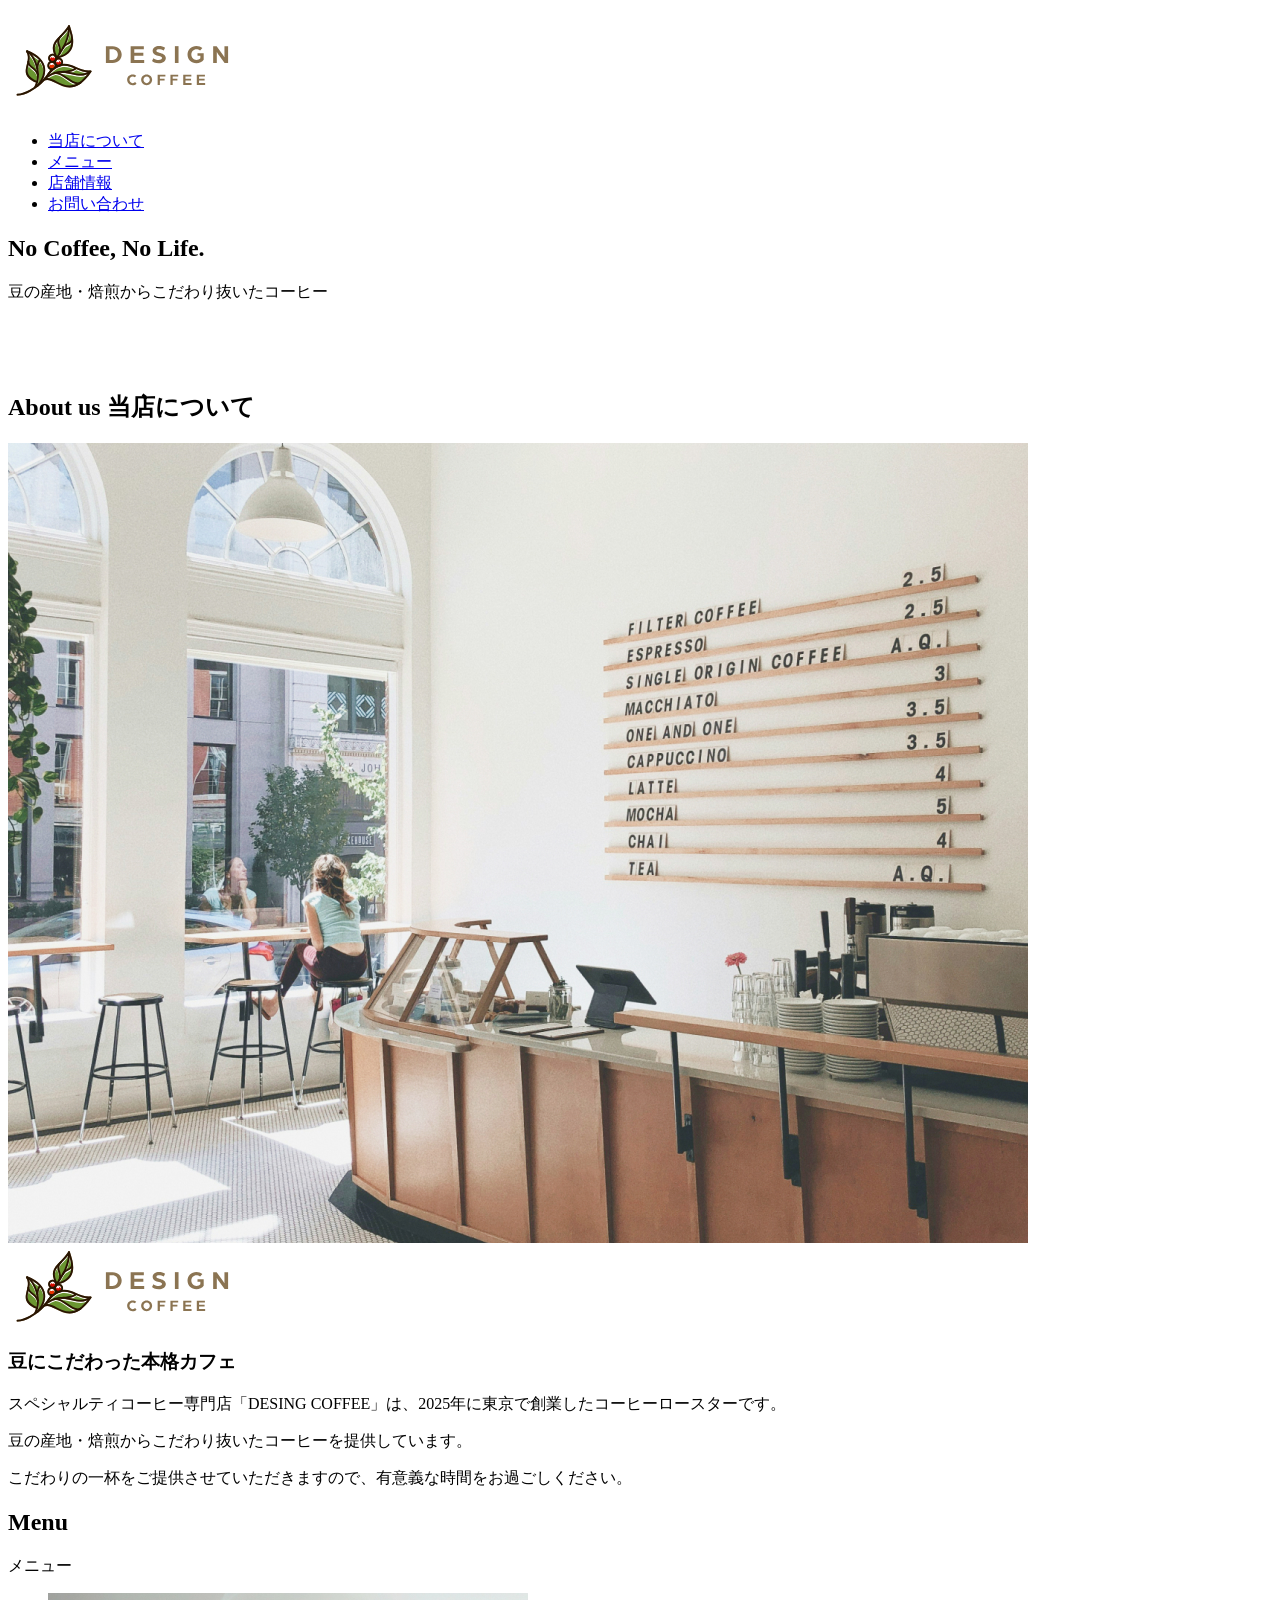
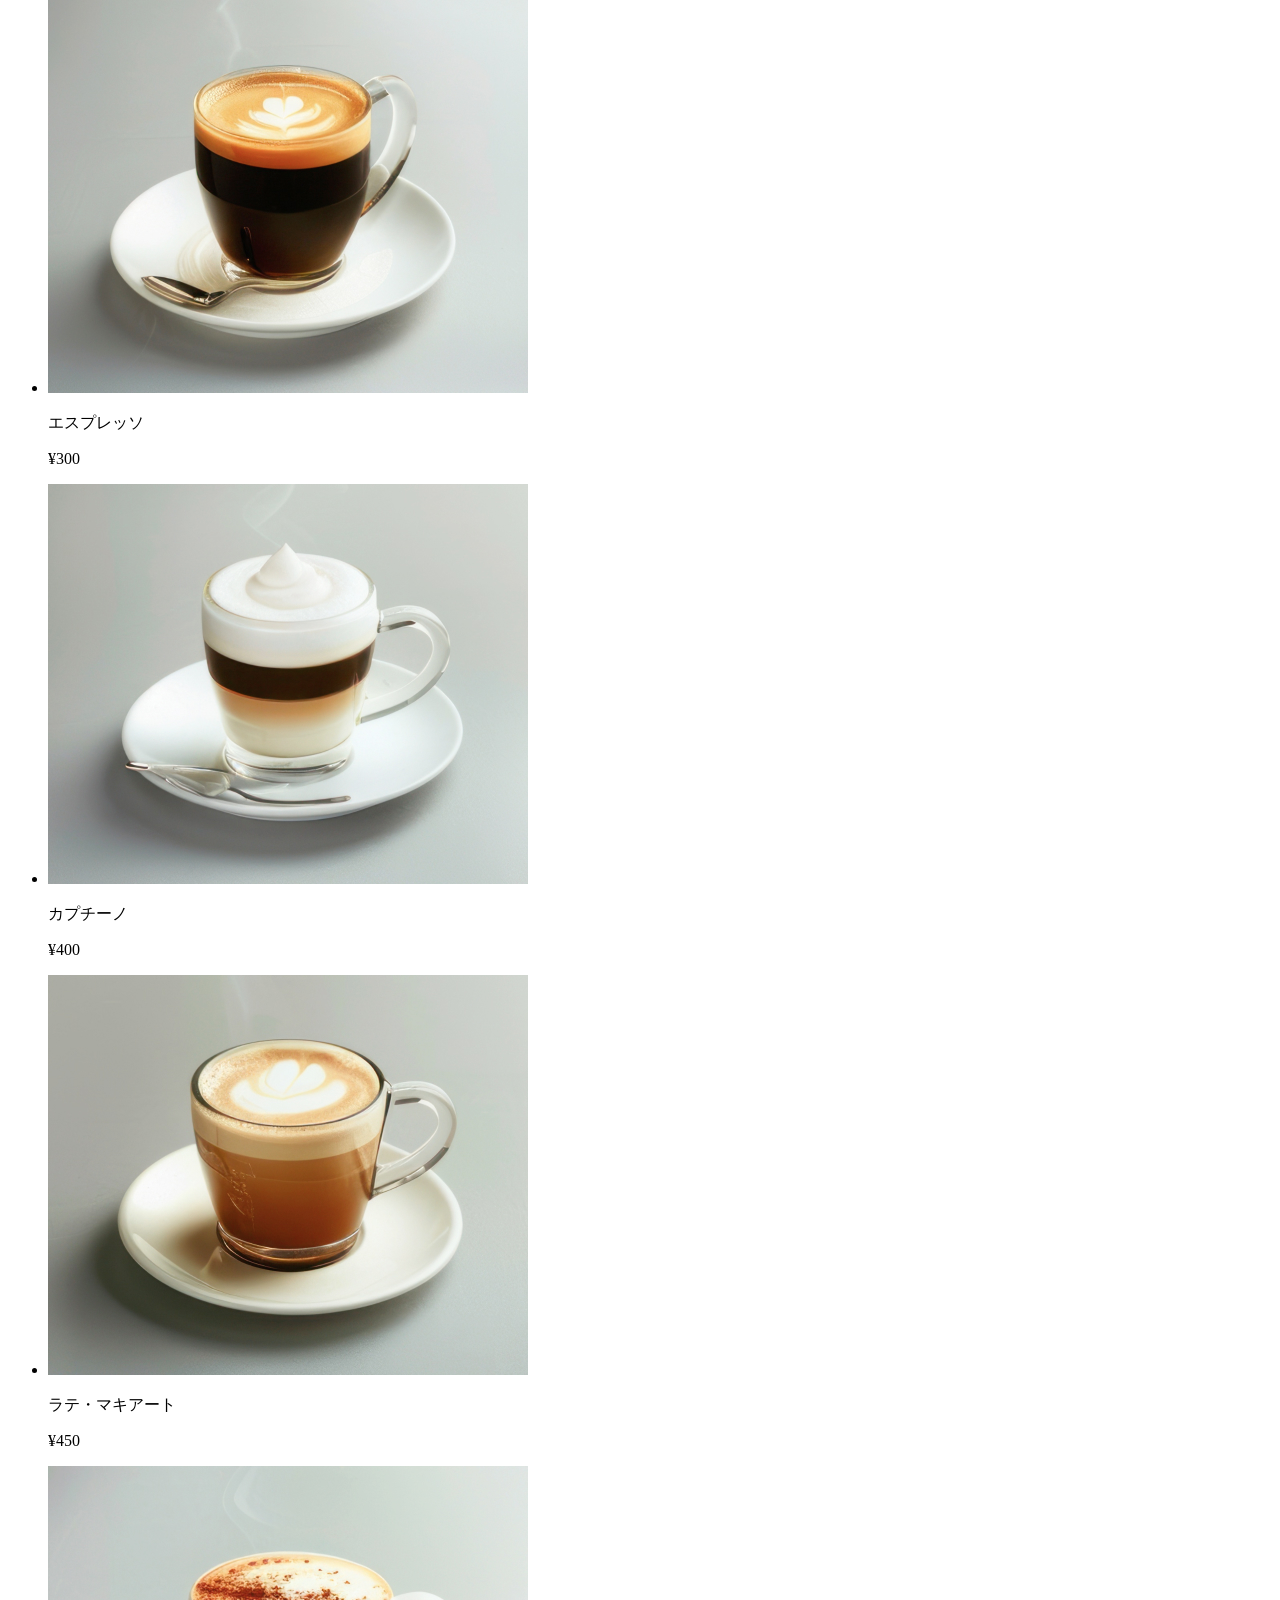
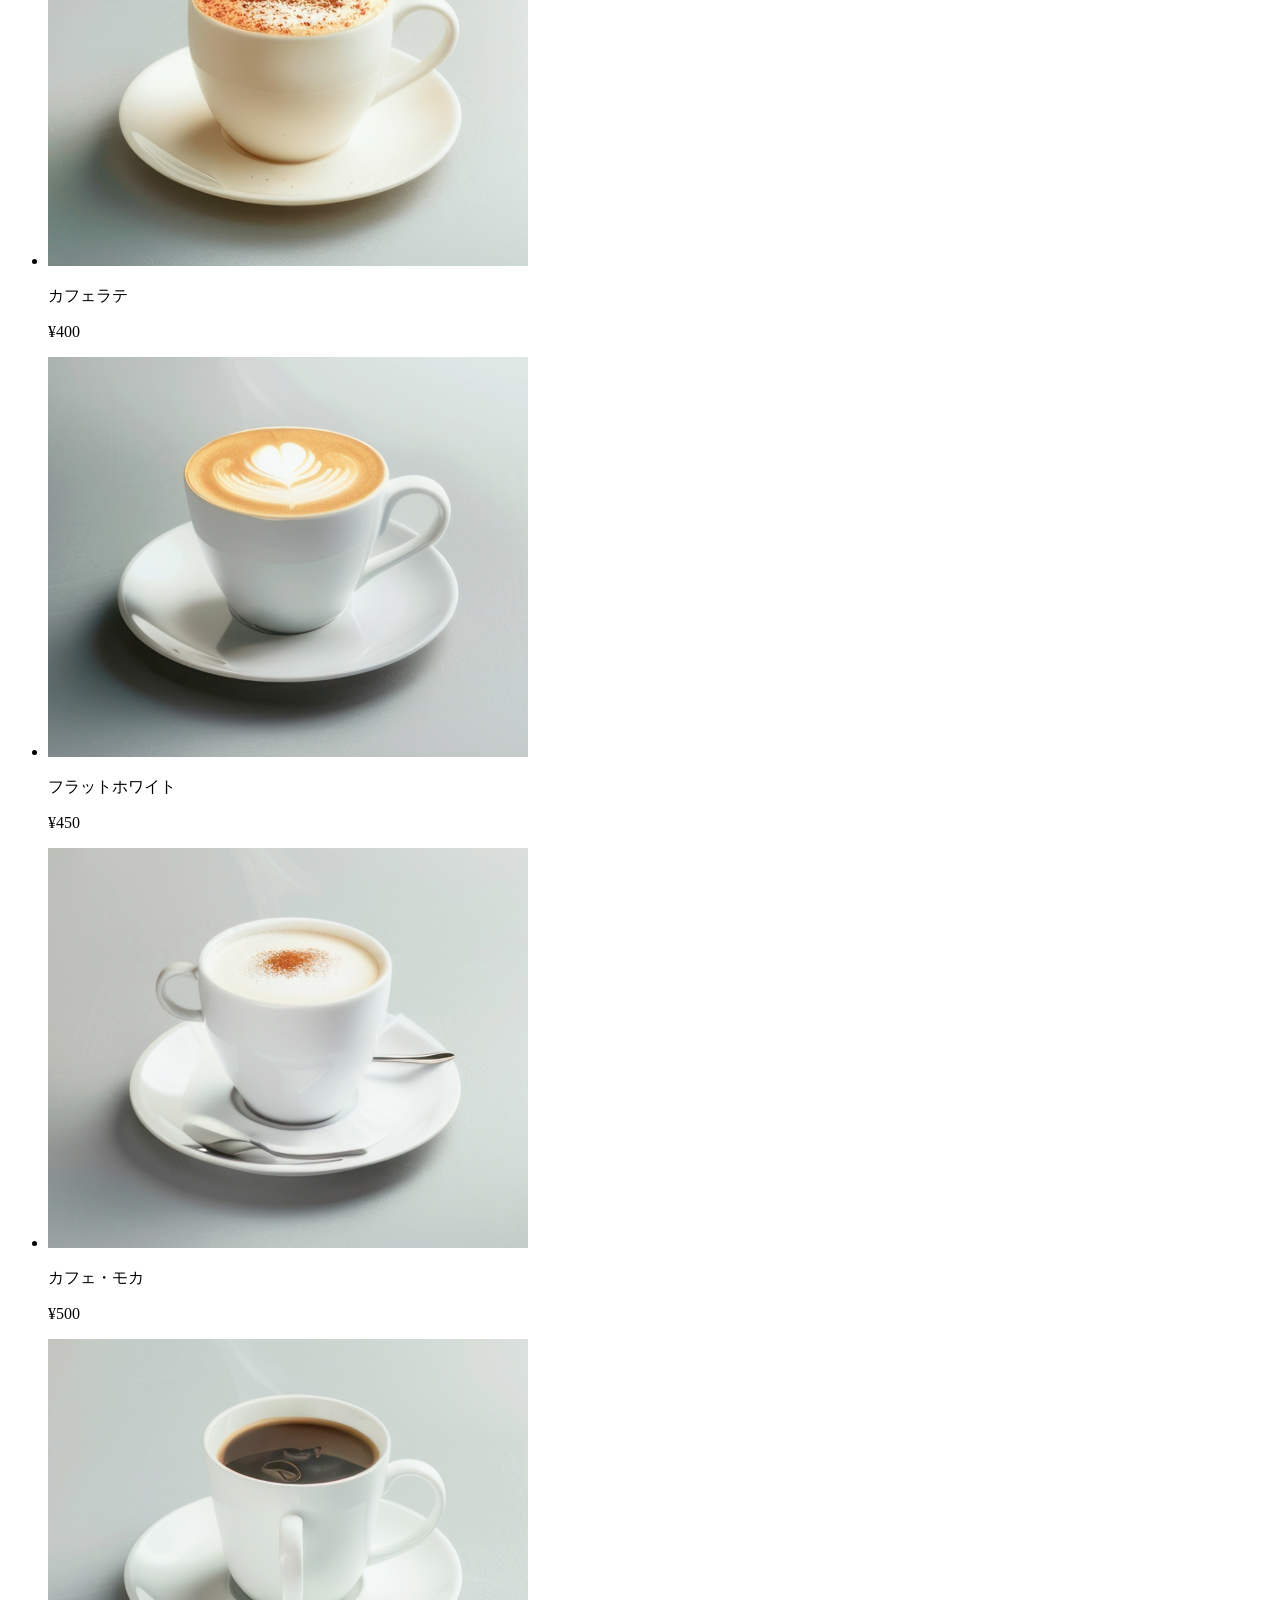
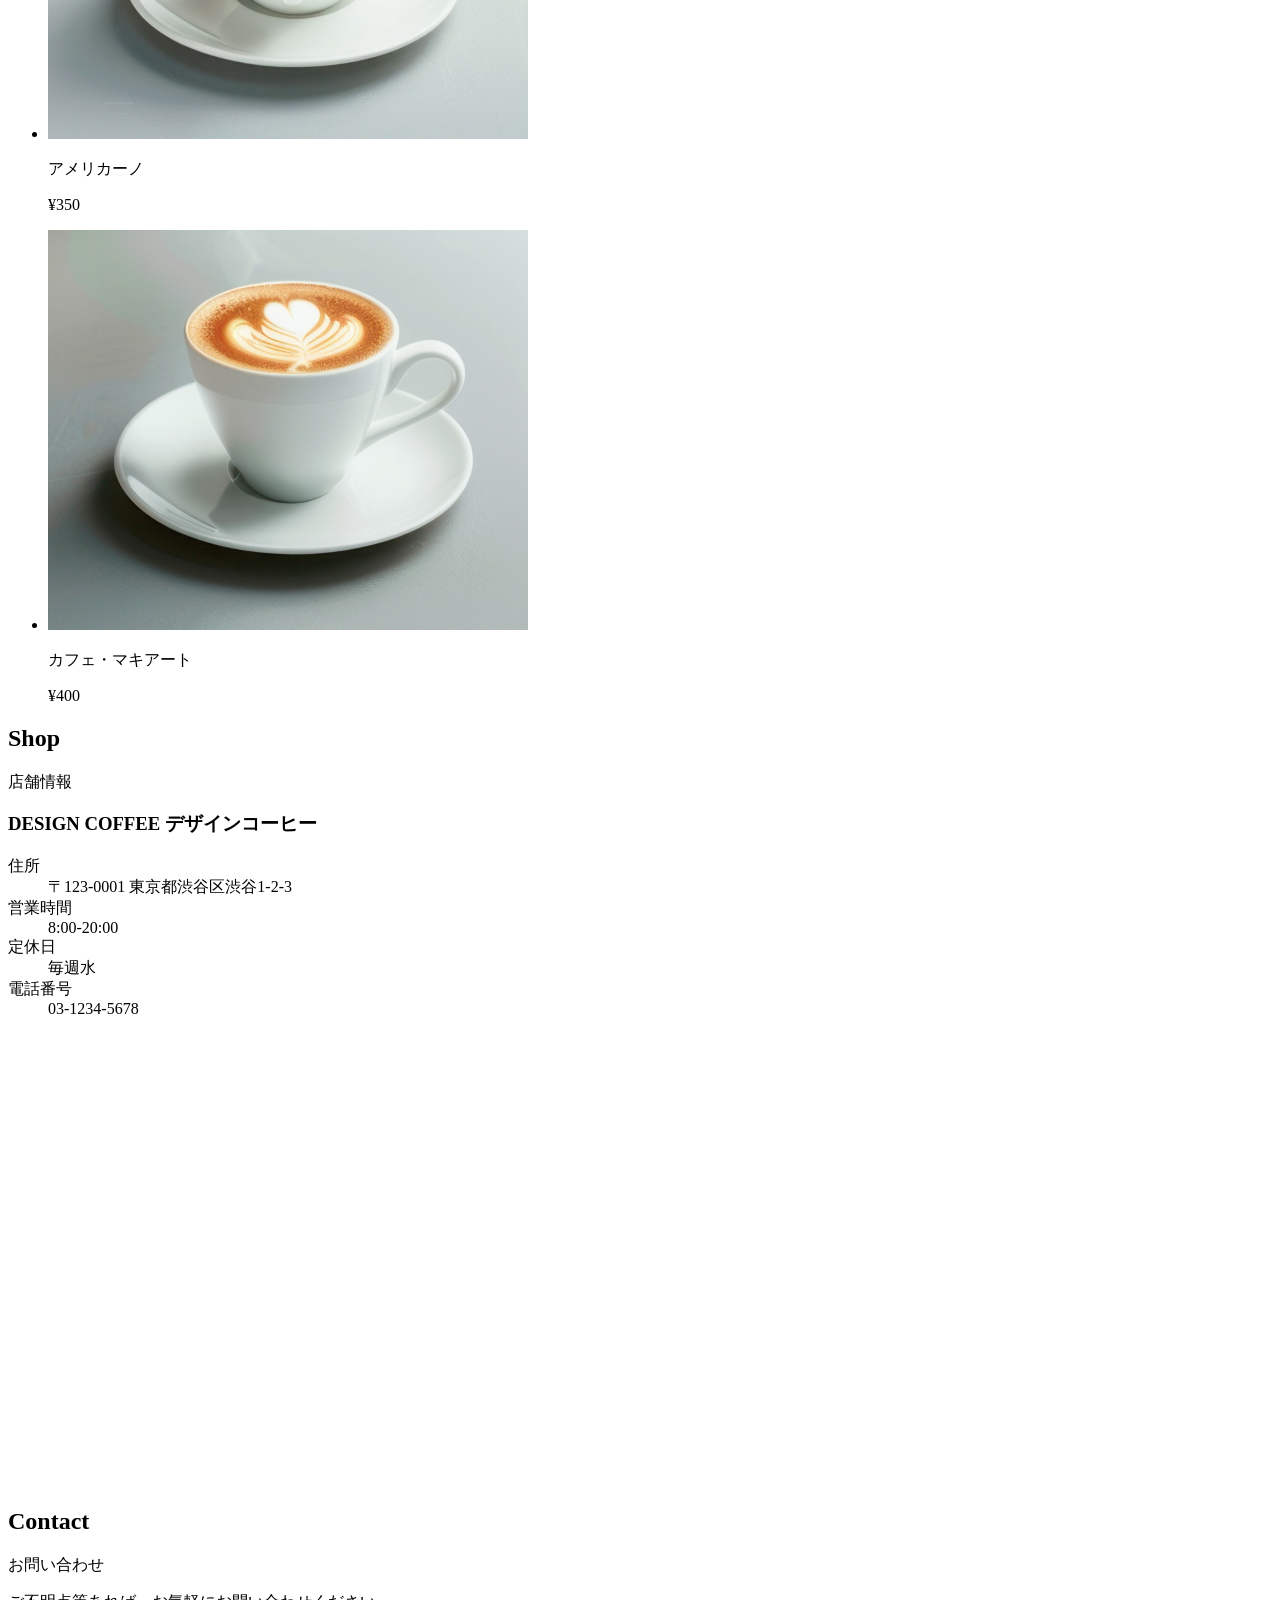
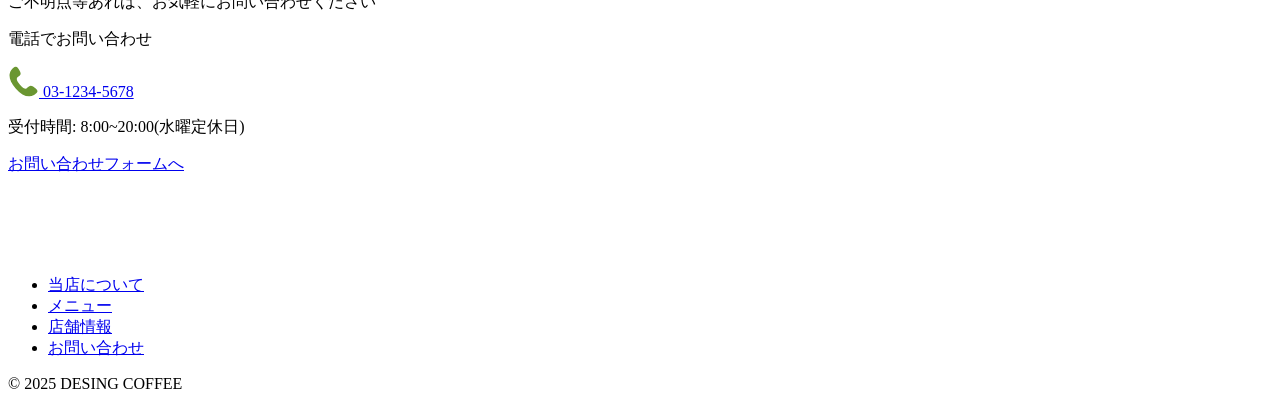
==== index.html @ 71a29603 "Add files via upload" ====
<!DOCTYPE html>
<html lang="ja">
<head>
	<meta charset="UTF-8">
	<meta name="viewport" content="width=device-width, initial-scale=1.0">
	<title>Document</title>
	<link rel="stylesheet" href="css/">
	<link rel="stylesheet" href="css/">
	<link rel="preconnect" href="https://fonts.googleapis.com">
	<link rel="preconnect" href="https://fonts.gstatic.com" crossorigin>
	<link href="https://fonts.googleapis.com/css2?family=Montserrat:ital,wght@0,100..900;1,100..900&family=Noto+Sans+JP:wght@100..900&display=swap" rel="stylesheet">
</head>
<body>
	<header>
		<h1>
			<a href="index.html" class="logo">
				<img src="img/logo.svg" alt="DESING COFFEEのロゴ">
			</a>
		</h1>
		<nav>
			<ul>
				<li><a href="index.html#about">当店について</a></li>
				<li><a href="index.html#menu">メニュー</a></li>
				<li><a href="index.html#shop">店舗情報</a></li>
				<li><a href="index.html#contact">お問い合わせ</a></li>
			</ul>
		</nav>
	</header>
	<section class="hero">
		<h2>No Coffee, No Life.</h2>
		<p>豆の産地・焙煎からこだわり抜いたコーヒー</p>
		<a href="#about">
			<img src="img/down.png" alt="下へスクロール">
		</a>
	</section>
	<main>
		<section class="main-section about" id="about">
			<div class="container">
				<div class="heading-group">
					<h2>
						About us
						<span>当店について</span>
					</h2>
				</div>
				<div class="layout">
					<div class="image">
						<img src="img/about-photo.jpg" alt="当店の写真">
					</div>
					<div class="text">
						<img src="img/logo.svg" alt="DESING COFFEEのロゴ">
						<h3>豆にこだわった本格カフェ</h3>
						<p>スペシャルティコーヒー専門店「DESING COFFEE」は、2025年に東京で創業したコーヒーロースターです。</p>
						<p>豆の産地・焙煎からこだわり抜いたコーヒーを提供しています。</p>
						<p>こだわりの一杯をご提供させていただきますので、有意義な時間をお過ごしください。</p>
					</div>
				</div>
			</div>
		</section>
		<section class="main-section menu" id="menu">
			<div class="container">
				<div class="heading-group">
					<h2>Menu</h2>
					<span>メニュー</span>
				</div>
				<ul class="menu-list">
					<li>
						<div class="menu-card">
							<img src="img/menu-1.jpg" alt="エスプレッソ">
							<p class="name">エスプレッソ</p>
							<p class="price">¥300</p>
						</div>
					</li>
					<li>
						<div class="menu-card">
							<img src="img/menu-2.jpg" alt="カプチーノ">
							<p class="name">カプチーノ</p>
							<p class="price">¥400</p>
						</div>
					</li>
					<li>
						<div class="menu-card">
							<img src="img/menu-3.jpg" alt="ラテ・マキアート">
							<p class="name">ラテ・マキアート</p>
							<p class="price">¥450</p>
						</div>
					</li>
					<li>
						<div class="menu-card">
							<img src="img/menu-4.jpg" alt="カフェラテ">
							<p class="name">カフェラテ</p>
							<p class="price">¥400</p>
						</div>
					</li>
					<li>
						<div class="menu-card">
							<img src="img/menu-5.jpg" alt="フラットホワイト">
							<p class="name">フラットホワイト</p>
							<p class="price">¥450</p>
						</div>
					</li>
					<li>
						<div class="menu-card">
							<img src="img/menu-6.jpg" alt="カフェ・モカ">
							<p class="name">カフェ・モカ</p>
							<p class="price">¥500</p>
						</div>
					</li>
					<li>
						<div class="menu-card">
							<img src="img/menu-7.jpg" alt="アメリカーノ">
							<p class="name">アメリカーノ</p>
							<p class="price">¥350</p>
						</div>
					</li>
					<li>
						<div class="menu-card">
							<img src="img/menu-8.jpg" alt="カフェ・マキアート">
							<p class="name">カフェ・マキアート</p>
							<p class="price">¥400</p>
						</div>
					</li>
				</ul>
			</div>
		</section>
		<section class="main-section shop" id="shop">
			<div class="container">
				<div class="layout">
					<div class="text">
						<div class="heading-group">
							<h2>Shop</h2>
							<span>店舗情報</span>
						</div>
						<h3>
							DESIGN COFFEE
							<span>デザインコーヒー</span>
						</h3>
						<dl>
							<dt>住所</dt>
							<dd>〒123-0001 東京都渋谷区渋谷1-2-3</dd>
							<dt>営業時間</dt>
							<dd>8:00-20:00</dd>
							<dt>定休日</dt>
							<dd>毎週水</dd>
							<dt>電話番号</dt>
							<dd>03-1234-5678</dd>
						</dl>
					</div>
					<div class="map">
						<iframe src="https://www.google.com/maps/embed?pb=!1m18!1m12!1m3!1d3227.5116233528242!2d138.18072567530245!3d36.00779787248374!2m3!1f0!2f0!3f0!3m2!1i1024!2i768!4f13.1!3m3!1m2!1s0x601c50e71f7adf49%3A0x2a9c9bdd30254f00!2z5YWs56uL6KuP6Kiq5p2x5Lqs55CG56eR5aSn5a2m!5e0!3m2!1sja!2sjp!4v1779080361357!5m2!1sja!2sjp" width="600" height="450" style="border:0;" allowfullscreen="" loading="lazy" referrerpolicy="no-referrer-when-downgrade"></iframe>
					</div>
				</div>
			</div>
		</section>
		<section class="main-section contact" id="contact">
			<div class="container">
				<div class="heading-group">
					<h2>Contact</h2>
						<span>お問い合わせ</span>
				</div>
				<p>ご不明点等あれば、お気軽にお問い合わせください</p>
				<div class="layout">
					<div class="tel">
						<p class="label">電話でお問い合わせ</p>
						<a href="tel:0312345678" class="number">
							<img src="img/icon-tel.svg" alt="電話アイコン">
							03-1234-5678
						</a>
						<p class="hour">受付時間: 8:00~20:00(水曜定休日)</p>
					</div>
					<div class="form">
						<a href="contact.html" class="button">お問い合わせフォームへ</a>
					</div>
				</div>
			</div>
		</section>
	</main>
	<footer>
		<a href="index.html" class="logo">
			<img src="img/logo-white.svg" alt="DESIGN COFFEEのロゴ">
		</a>
		<nav>
			<ul>
				<li>
					<a href="index.html#about">当店について</a>
				</li>
				<li>
					<a href="index.html#menu">メニュー</a>
				</li>
				<li>
					<a href="index.html#shop">店舗情報</a>
				</li>
				<li>
					<a href="index.html#contact">お問い合わせ</a>
				</li>
			</ul>
		</nav>
		<p class="copyright">&copy; 2025 DESING COFFEE</p>
	</footer>
</body>
</html>
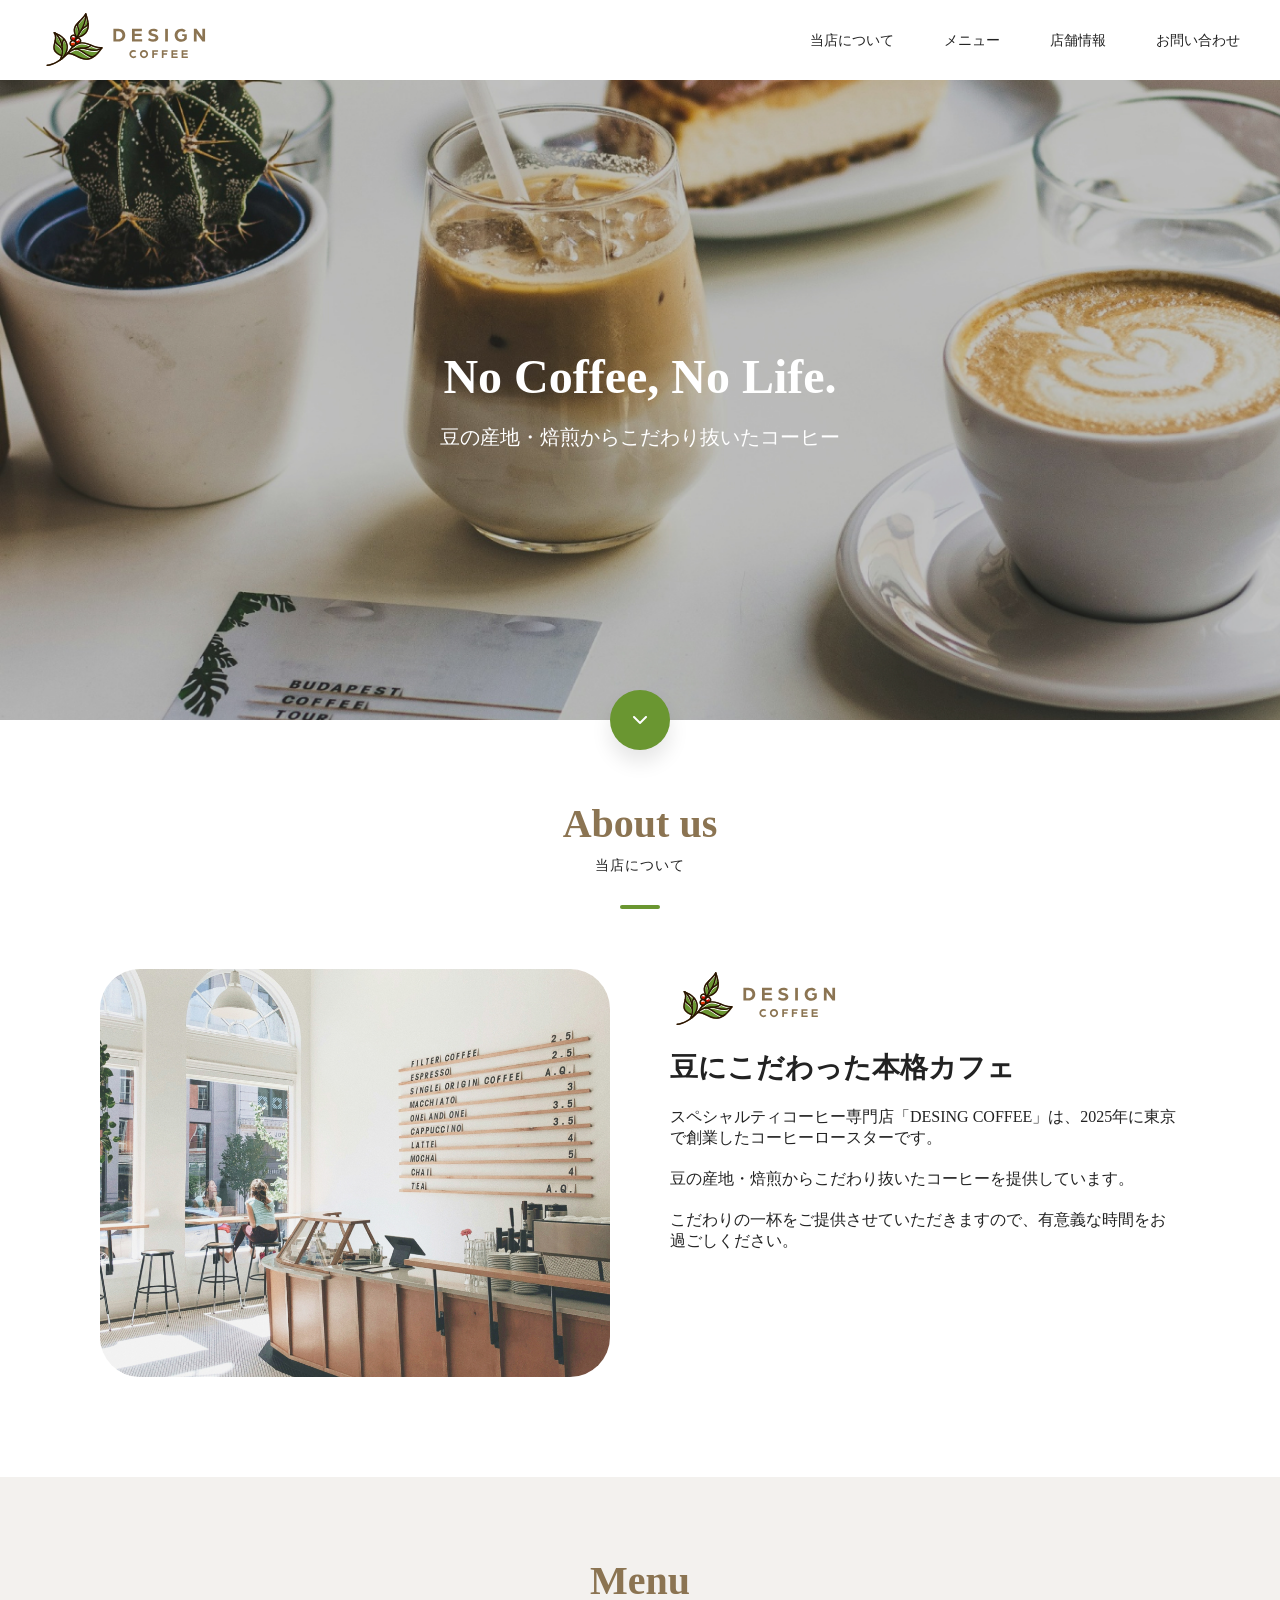
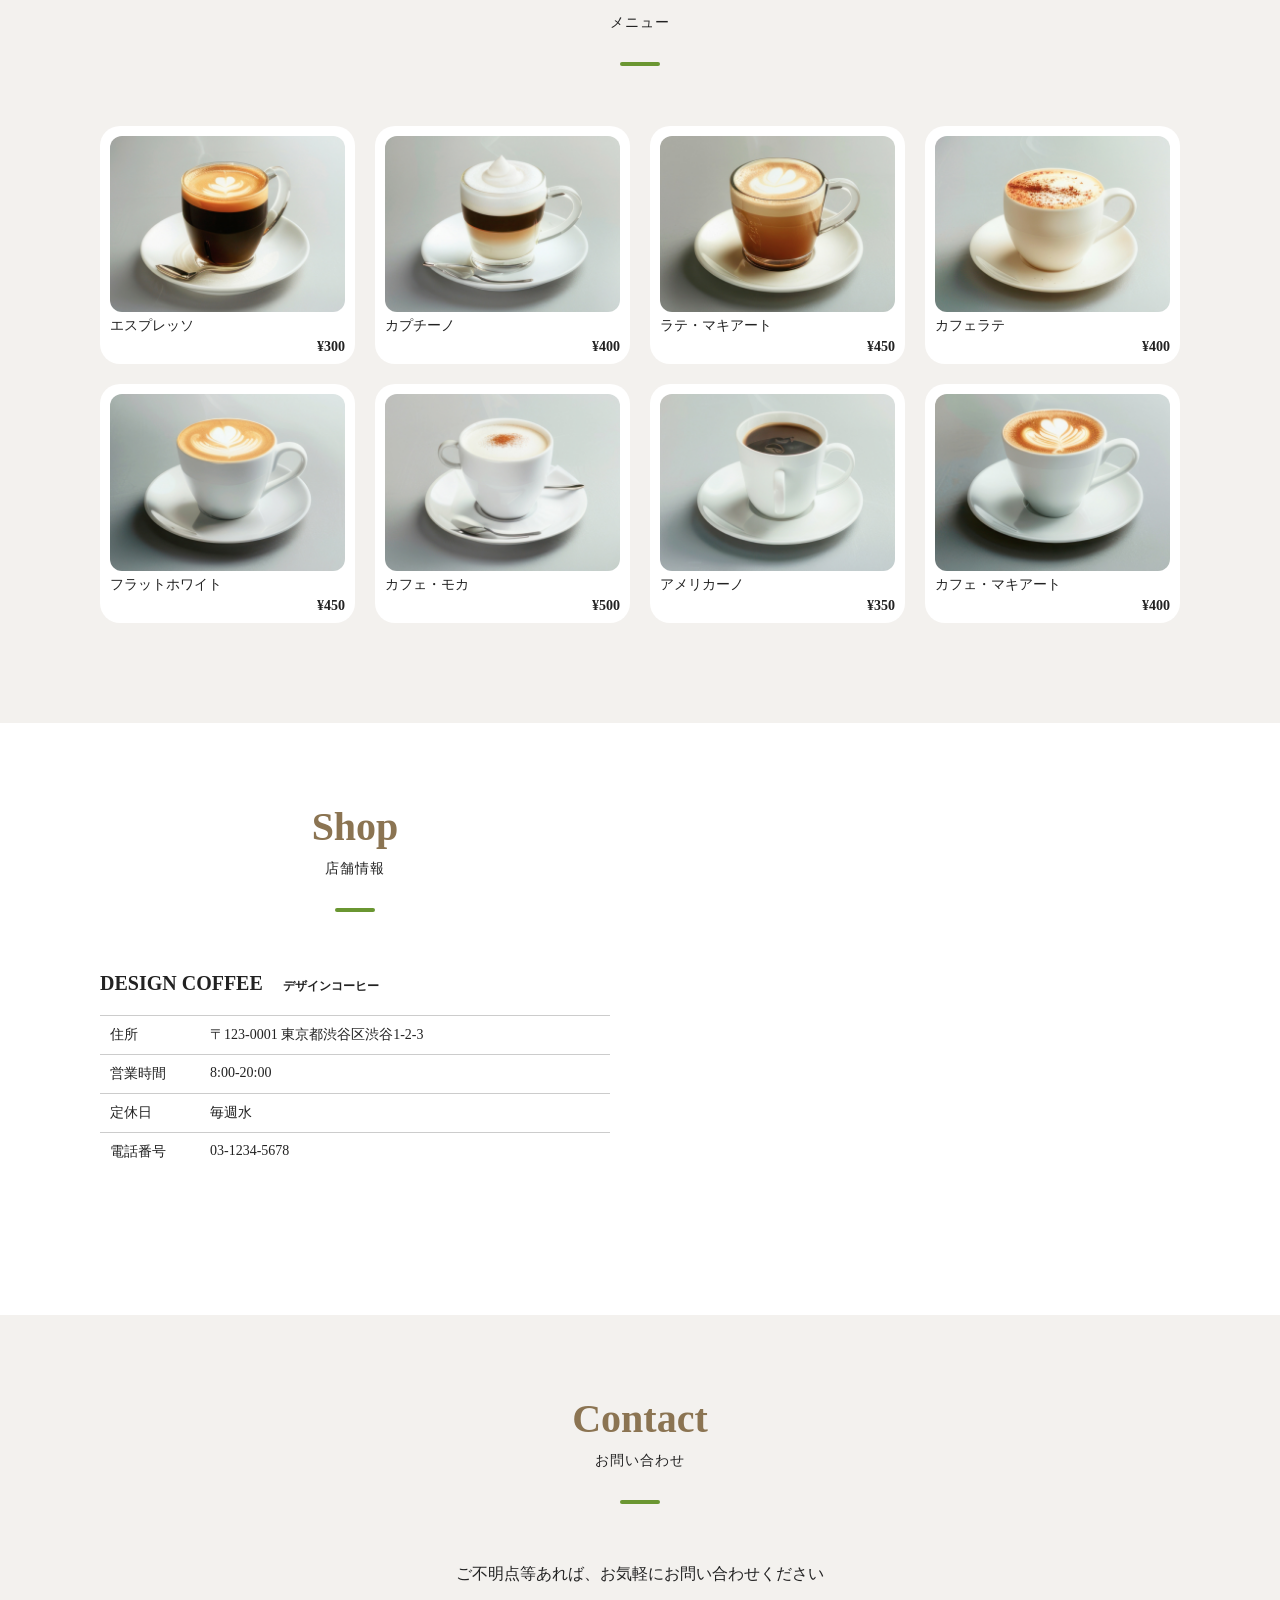
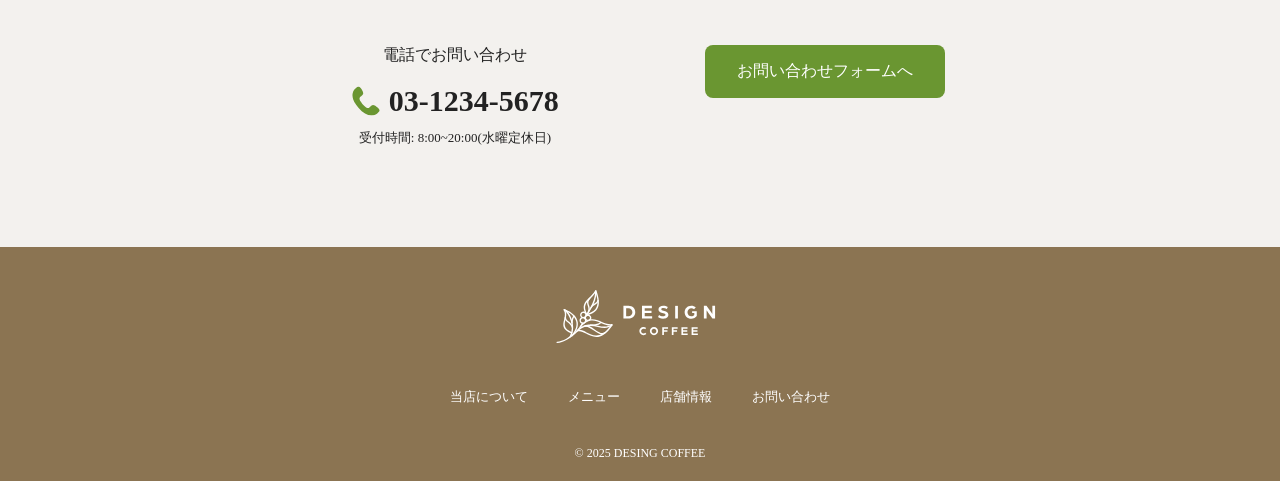
==== commit 7e539043: "Update index.html" ====
--- a/index.html
+++ b/index.html
@@ -4,8 +4,8 @@
 	<meta charset="UTF-8">
 	<meta name="viewport" content="width=device-width, initial-scale=1.0">
 	<title>Document</title>
-	<link rel="stylesheet" href="css/">
-	<link rel="stylesheet" href="css/">
+	<link rel="stylesheet" href="css/reset.css">
+	<link rel="stylesheet" href="css/style.css">
 	<link rel="preconnect" href="https://fonts.googleapis.com">
 	<link rel="preconnect" href="https://fonts.gstatic.com" crossorigin>
 	<link href="https://fonts.googleapis.com/css2?family=Montserrat:ital,wght@0,100..900;1,100..900&family=Noto+Sans+JP:wght@100..900&display=swap" rel="stylesheet">
@@ -197,4 +197,4 @@
 		<p class="copyright">&copy; 2025 DESING COFFEE</p>
 	</footer>
 </body>
-</html>+</html>
--- a/css/style.css
+++ b/css/style.css
@@ -0,0 +1,332 @@
+@charset "utf-8";
+
+header{
+	padding: 10px 40px;
+	display: flex;
+	align-items: center;
+	justify-content: space-between;
+	.logo{
+		display: block;
+		img{
+			display: block;
+			height: 60px;
+		}
+	}
+	nav{
+		ul{
+			display: flex;
+			align-items: center;
+			gap: 50px;
+		}
+		a{
+			font-size: 14px;
+			font-weight: 400;
+			&:hover{
+				color: #6A9631;
+				text-decoration: underline;
+			}
+		}
+    }
+}
+
+.hero{
+	color:#fff;
+	text-align: center;
+	height: 640px;
+	background-image: url(../img/hero-background.jpg);
+	background-size: cover;
+	display: flex;
+	flex-direction: column;
+	align-items: center;
+	justify-content: center;
+	position: relative;
+	h2 {
+		font-size: 48px;
+		font-weight: 700;
+	}
+	p {
+		font-size: 20px;
+		font-weight: 400;
+		margin-top: 20px;
+	}
+	a {
+		display: grid;
+		place-items: center;
+		width: 60px;
+		height: 60px;
+		background-color: #6A9631;
+		border-radius: 50%;
+		box-shadow: 0px 12px 20px rgb(0 0 0 / 0.1);
+		position: absolute;
+		left: 50%;
+		bottom: 0;
+		translate: -50% 50%;
+		img{
+			width: 24px;
+			height: 24px;
+		}
+	}
+}
+
+.container{
+	max-width: 1160px;
+	margin: 0 auto;
+	padding-inline: 40px;
+}
+
+main{
+	.main-section{
+		padding: 80px 0 100px;
+		.heading-group{
+			text-align: center;
+			margin: 0 0 60px;
+			h2{
+				color: #8b7452;
+				font-size: 40px;
+				font-weight: 700;
+			}
+			span{
+				color:#222;
+				font-size: 14px;
+				font-weight: 400;
+				letter-spacing: 0.08em;
+				display: block;
+				margin-top: 10px;
+			}
+			&::after{
+				content: "";
+				display: block;
+				width: 40px;
+				height: 4px;
+				background-color: #6a9631;
+				border-radius: 4px;
+				margin: 30px auto 0;
+			}
+		}
+	}
+}
+.about{
+	.layout{
+		display: grid;
+		grid-template-columns: 1fr 1fr;
+		align-items: start;
+		gap: 60px;
+	}
+	.image{
+		border-radius: 40px;
+		overflow: hidden;
+		img{
+			width: 100%;
+			aspect-ratio: 5 / 4;
+			object-fit:cover;
+		}
+	}
+	.text{
+		img{
+			height: 60px;
+		}
+		h3{
+			font-size: 28px;
+			font-weight: 700;
+			margin-top: 20px;
+		}
+		p{
+			margin-top: 20px;
+		}
+	}
+}
+
+.menu{
+	background-color: #f3f1ee;
+}
+.menu-card{
+	padding: 10px;
+	background-color: #fff;
+	border-radius: 20px;
+	display: grid;
+	gap: 5px;
+	img{
+		width: 100%;
+		aspect-ratio: 4 / 3;
+		object-fit: cover;
+		border-radius: 12px;
+	}
+	.name{
+		font-size: 14px;
+	}
+	.price{
+		font-size: 14px;
+		font-weight: 700;
+		line-height: 1;
+		letter-spacing: 0;
+		text-align: right;
+	}
+}
+.menu-list{
+	display: grid;
+	grid-template-columns: 1fr 1fr 1fr 1fr;
+	gap: 20px;
+}
+
+.shop{
+	.layout{
+		display: grid;
+		grid-template-columns: 1fr 1fr;
+		align-items: start;
+		gap: 60px;
+	}
+	.text{
+		h3{
+			text-align: center;
+			font-size: 20px;
+			font-weight: 700;
+			margin: 0 0 20px;
+			display: flex;
+			align-items: baseline;
+			gap: 1em;
+			span{
+				font-size: 0.6em;
+			}
+		}
+		dl{
+			display: grid;
+			grid-template-columns: 100px 1fr;
+			dt,dd{
+				font-size: 14px;
+				padding: 10px;
+				border-top: 1px solid #ccc;
+			}
+		}
+	}
+	.map{
+		border-radius: 40px;
+		overflow: hidden;
+		iframe{
+			width: 100%;
+			height: auto;
+			aspect-ratio: 5 / 4;
+		}
+	}
+}
+
+.contact{
+	text-align: center;
+	background-color: #f3f1ee;
+	.layout{
+		display: grid;
+		grid-template-columns: 1fr 1fr;
+		gap: 40px;
+		margin-top: 60px;
+		margin-inline: auto;
+		max-width: 700px;
+	}
+	.label{
+		margin-bottom: 20px;
+	}
+	.number{
+		font-size: 30px;
+		font-weight: 700;
+		line-height: 1;
+		letter-spacing: 0;
+		img{
+			width: 1em;
+		}
+	}
+	.hour{
+		font-size: 13px;
+		display: block;
+		margin-top: 1em;
+	}
+	.button{
+		display: inline-block;
+		color: #fff;
+		background-color: #6A9631;
+		padding: 1em 2em;
+		border-radius: 8px;
+	}
+}
+
+footer{
+	color: #fff;
+	background-color: #8b7452;
+	padding: 40px 20px 20px;
+	display: grid;
+	justify-items: center;
+	gap: 40px;
+	.logo{
+		display: block;
+		img{
+			display:block;
+			height: 60px;
+		}
+	}
+	ul{
+		display: flex;
+		gap: 40px;
+		a{
+			font-size: 13px;
+		}
+	}
+	.copyright{
+		font-size: 12px;
+	}
+}
+
+.lower-main{
+	padding: 80px 0 100px;
+	background-color: #f3f1ee;
+}
+.lower-heading-group{
+	text-align: center;
+	display: grid;
+	justify-items:center;
+	gap: 20px;
+	margin: 0 0 40px;
+	h2{
+		font-size: 40px;
+		font-weight: 700;
+	}
+}
+
+.form-box{
+	max-width: 640px;
+	margin: 0 auto;
+	border-radius: 20px;
+	padding: 60px;
+	background-color: #fff;
+	box-shadow: 0px 24px 40px rgb(0 0 0 / 0.08);
+}
+.form-item{
+	display: grid;
+	gap: 10px;
+	label{
+		font-size: 14px;
+	}
+	+ .form-item{
+		margin-top: 30px;
+	}
+	input,
+	textarea{
+		border: 1px solid #aaa;
+		padding: 0.8em 0.5em;
+		border-radius: 8px;
+		&::placeholder{
+			color: #aaa;
+		}
+	}
+	textarea{
+		resize: none;
+	}
+	button{
+		font-size: 16px;
+		display: inline-block;
+		color: #fff;
+		background-color: #6A9631;
+		border: none;
+		padding: 1em 2em;
+		border-radius: 8px;
+		&:hover{
+			background-color: #517521;
+		}
+	}
+}
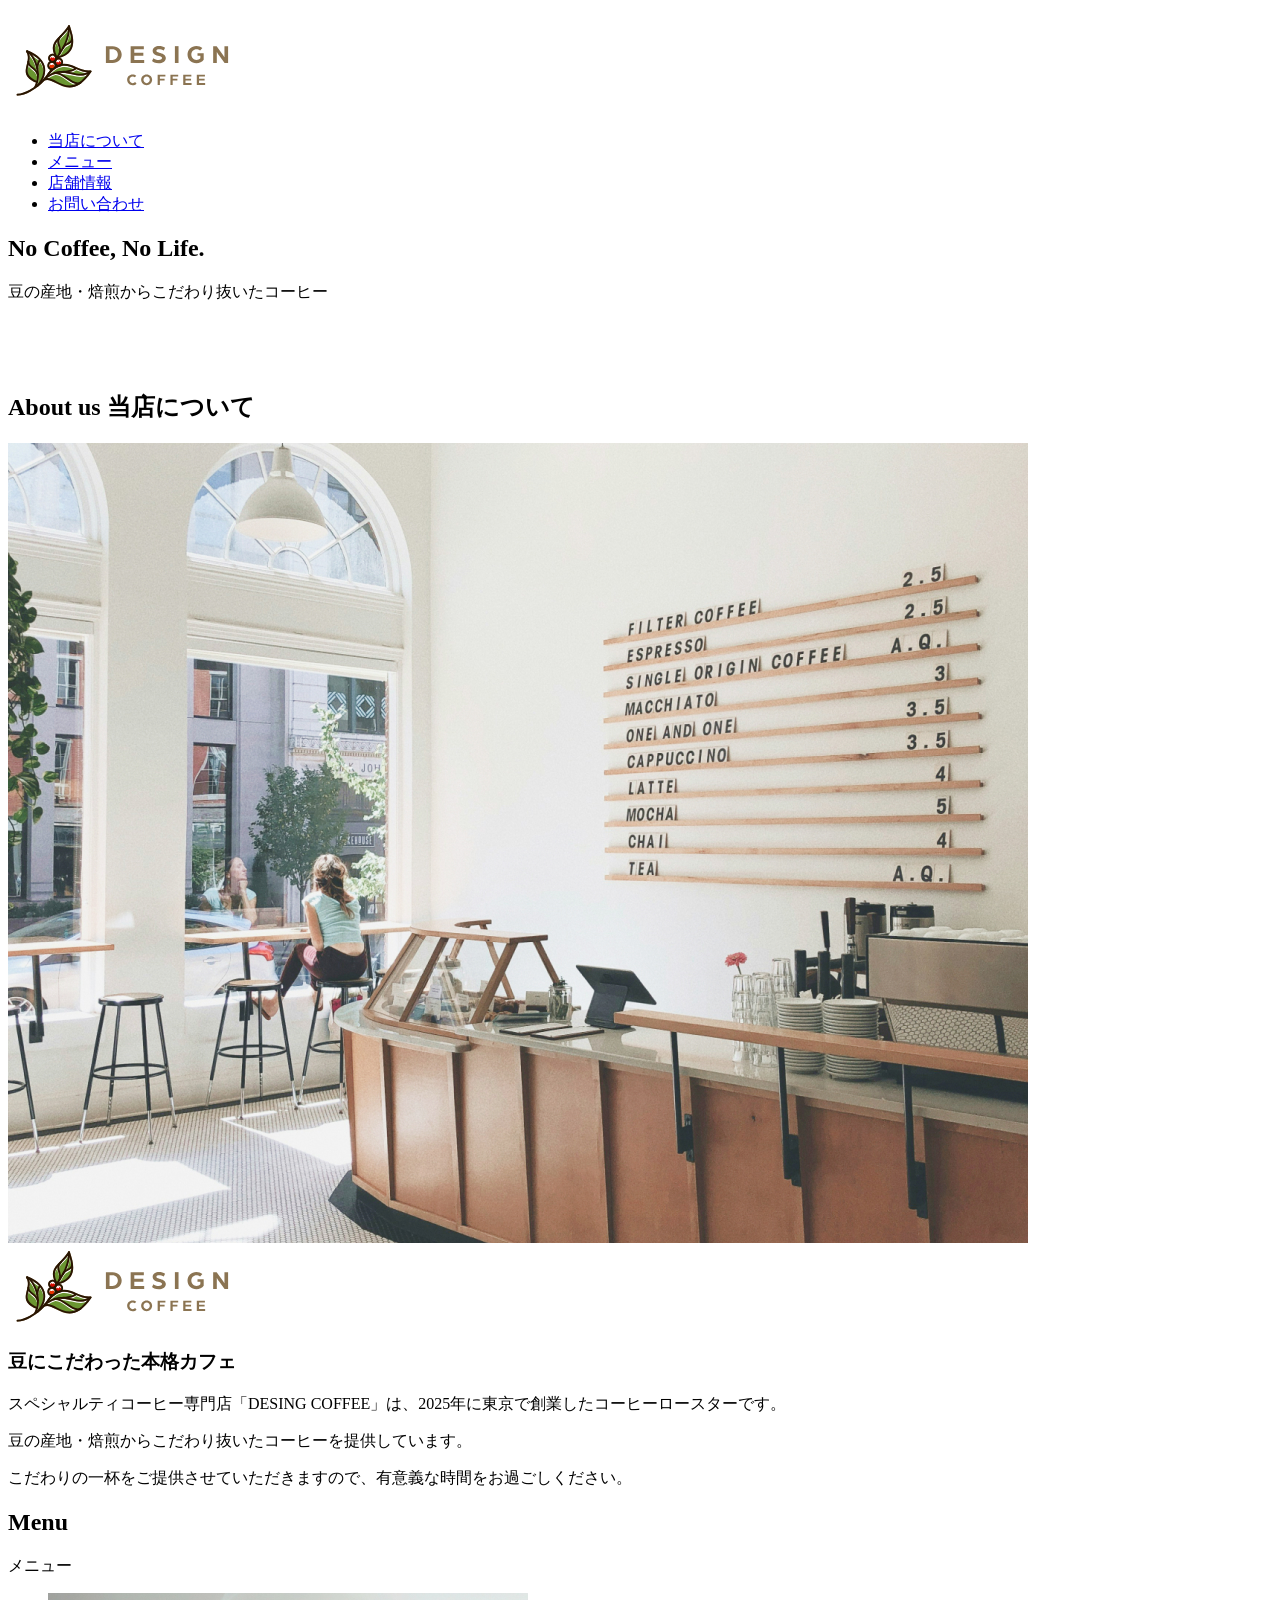
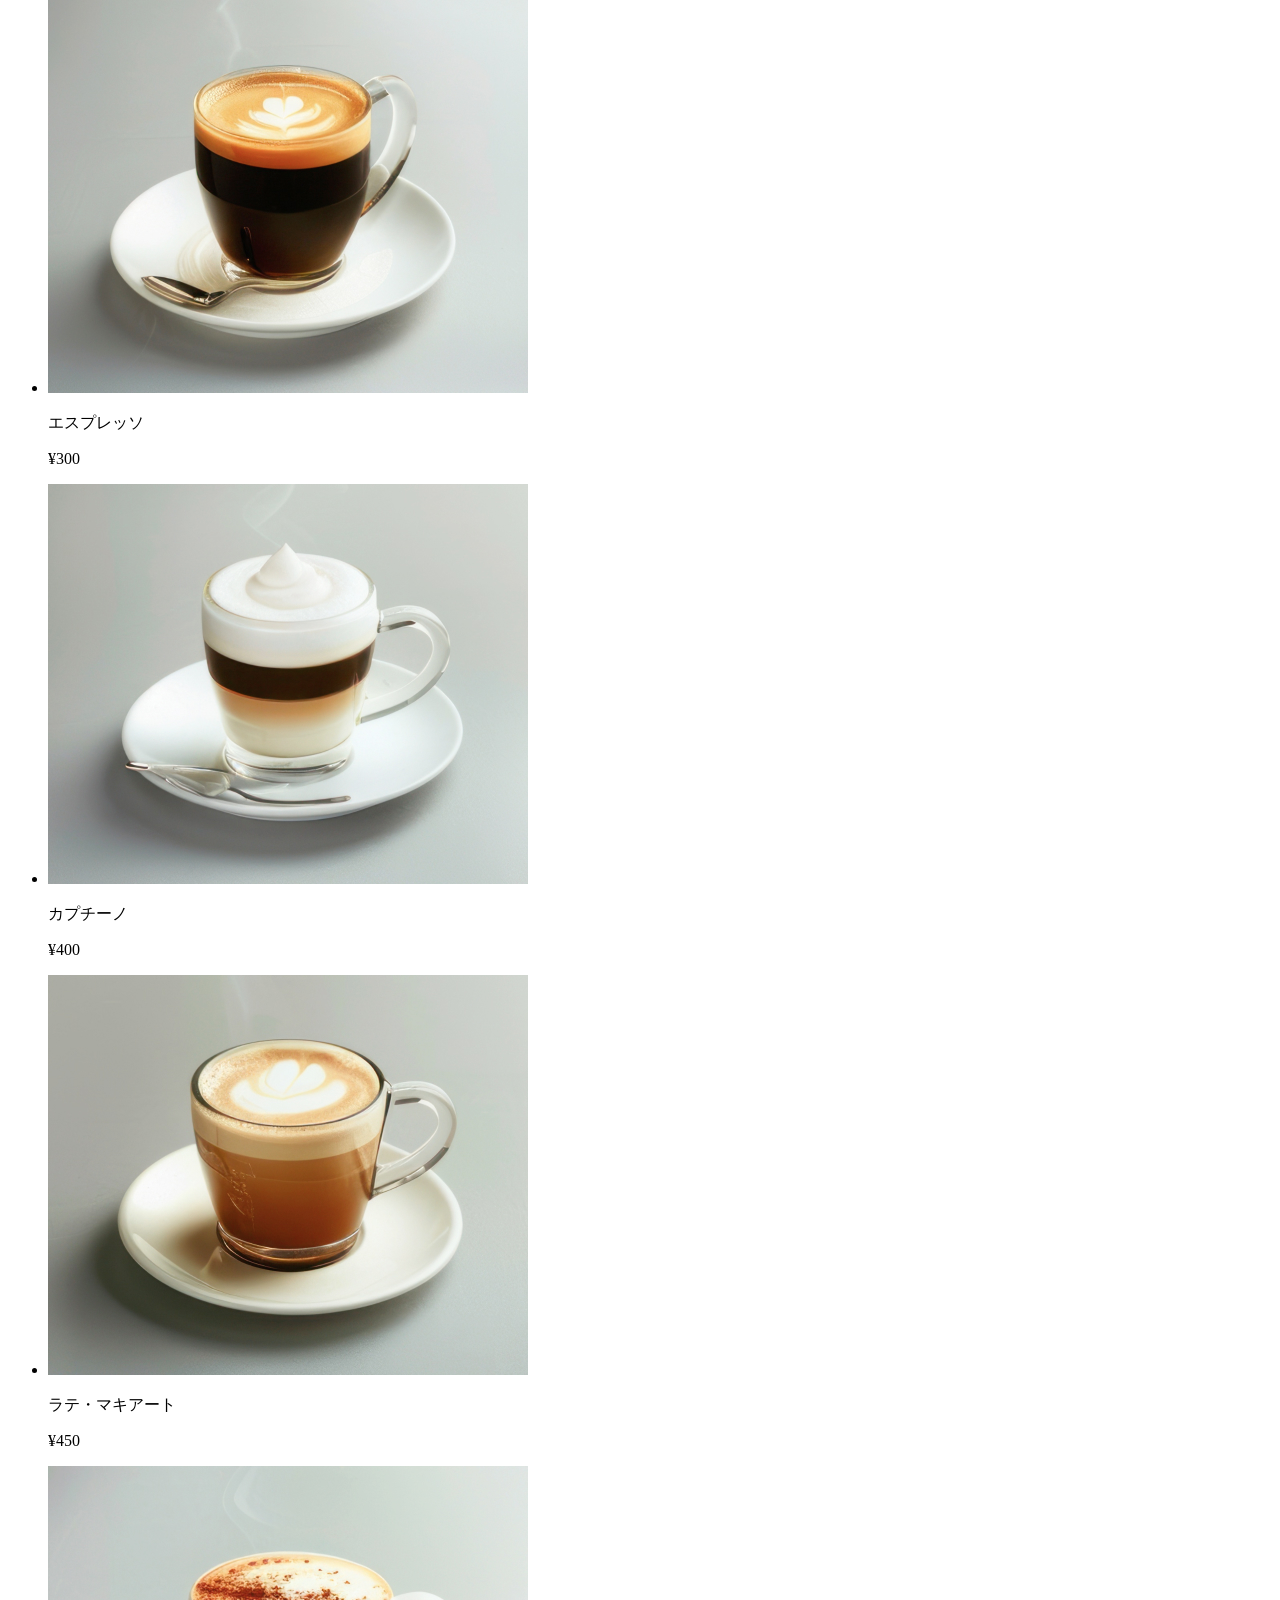
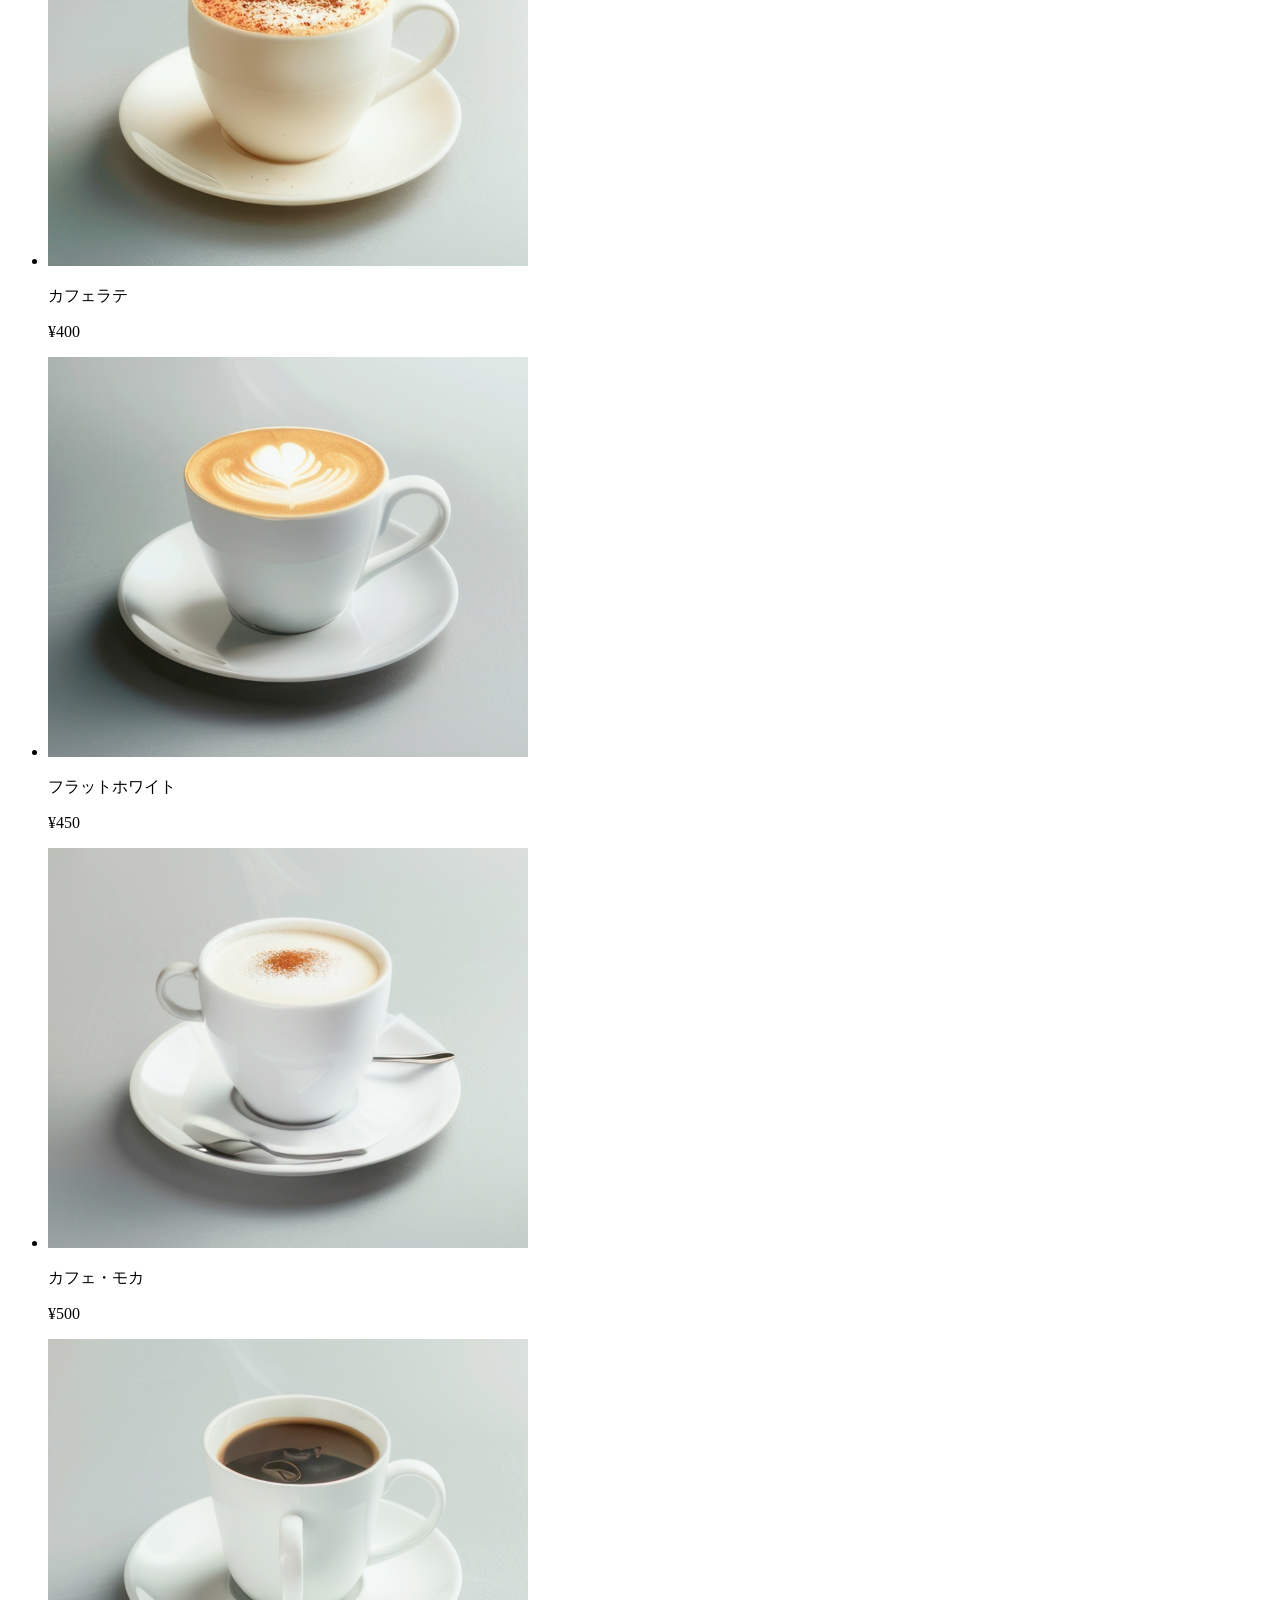
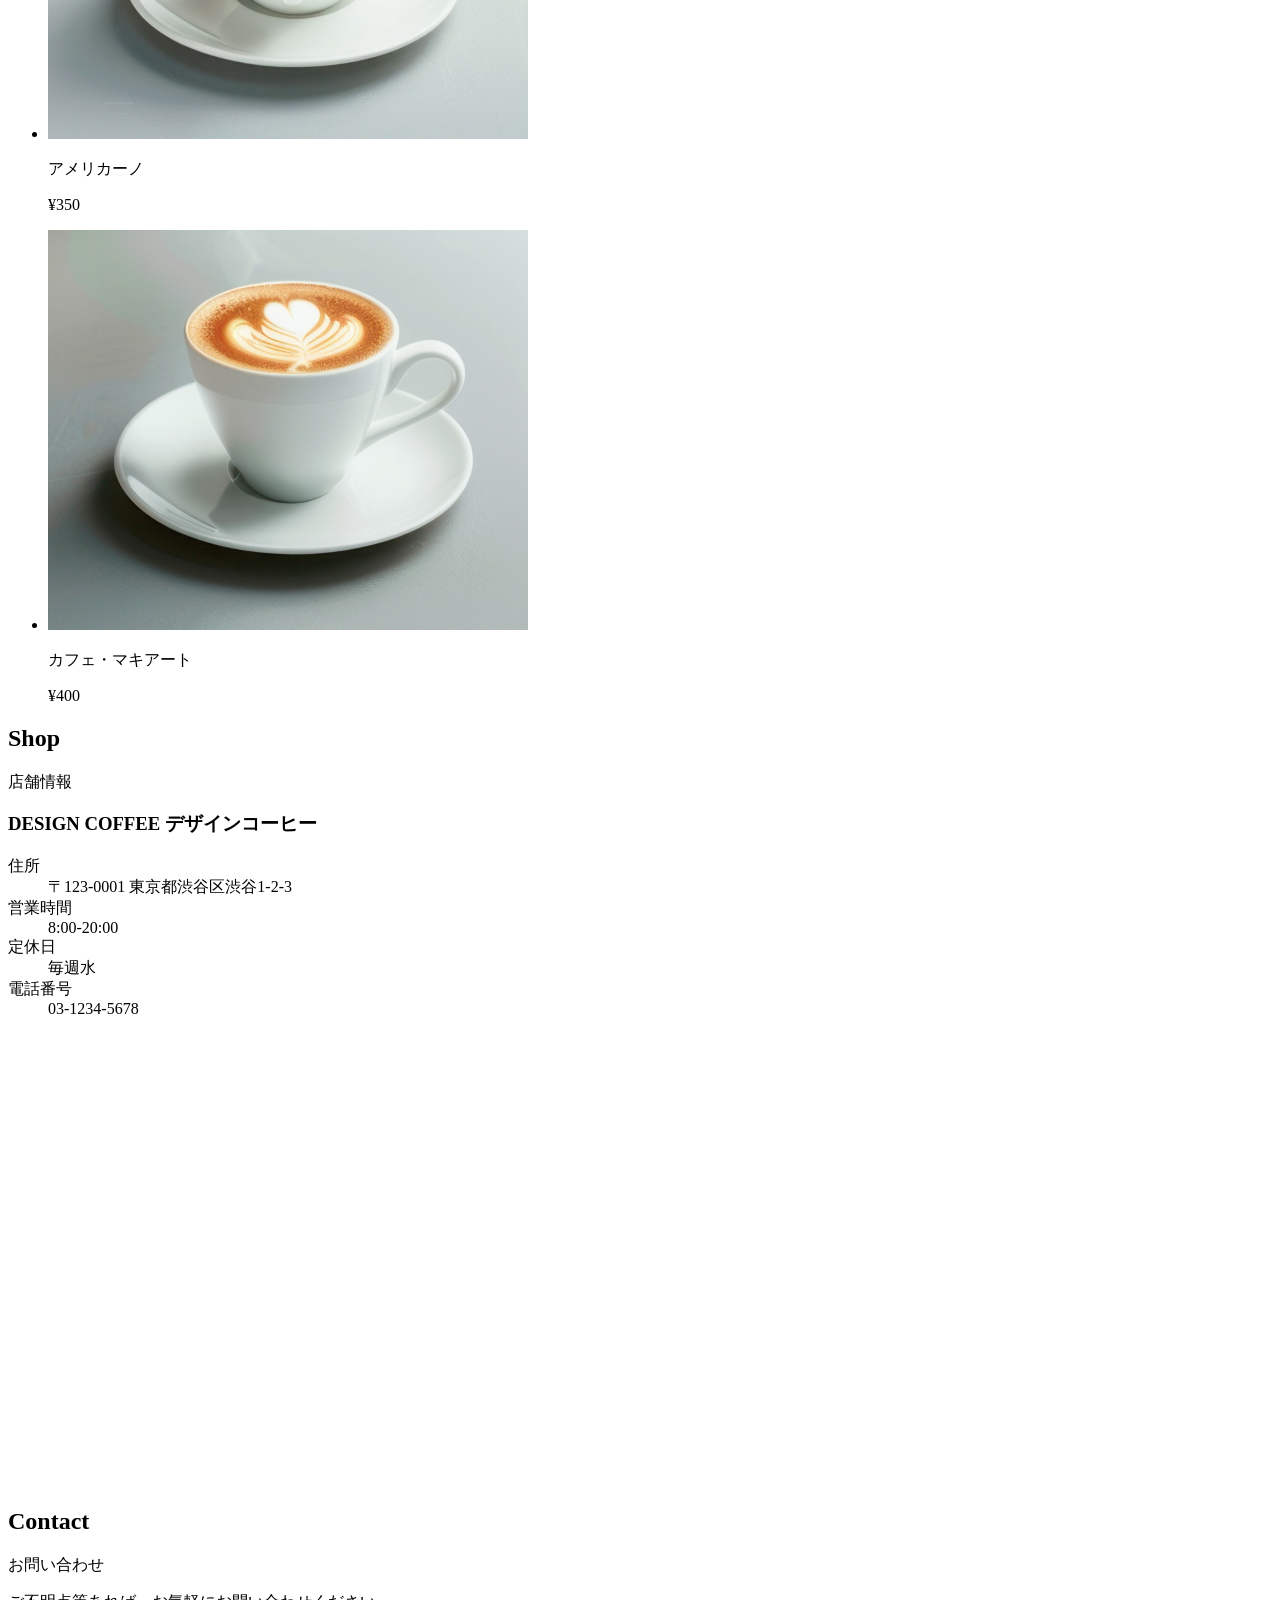
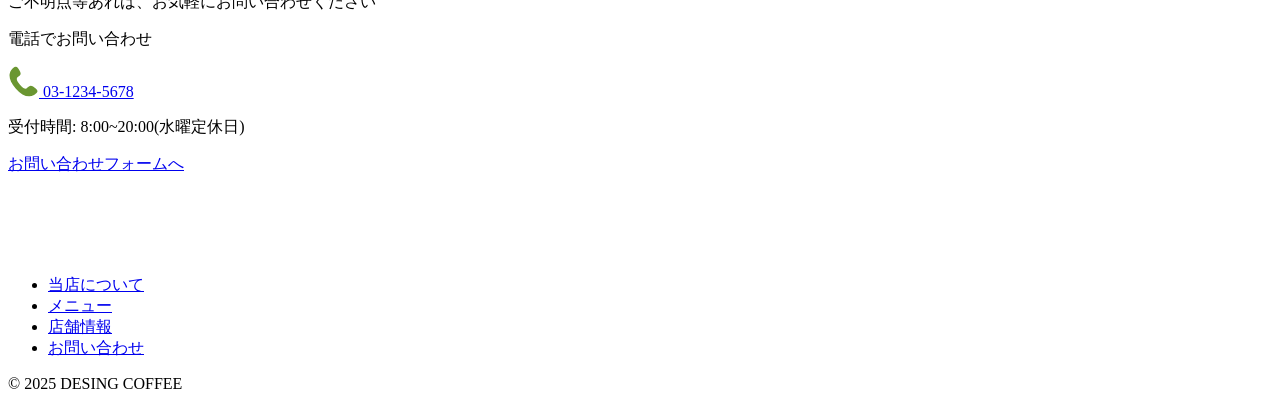
==== commit db1beb20: "Update index.html" ====
--- a/index.html
+++ b/index.html
@@ -4,8 +4,8 @@
 	<meta charset="UTF-8">
 	<meta name="viewport" content="width=device-width, initial-scale=1.0">
 	<title>Document</title>
-	<link rel="stylesheet" href="css/reset.css">
-	<link rel="stylesheet" href="css/style.css">
+	<link rel="stylesheet" href="CSS/reset.css">
+	<link rel="stylesheet" href="CSS/style.css">
 	<link rel="preconnect" href="https://fonts.googleapis.com">
 	<link rel="preconnect" href="https://fonts.gstatic.com" crossorigin>
 	<link href="https://fonts.googleapis.com/css2?family=Montserrat:ital,wght@0,100..900;1,100..900&family=Noto+Sans+JP:wght@100..900&display=swap" rel="stylesheet">
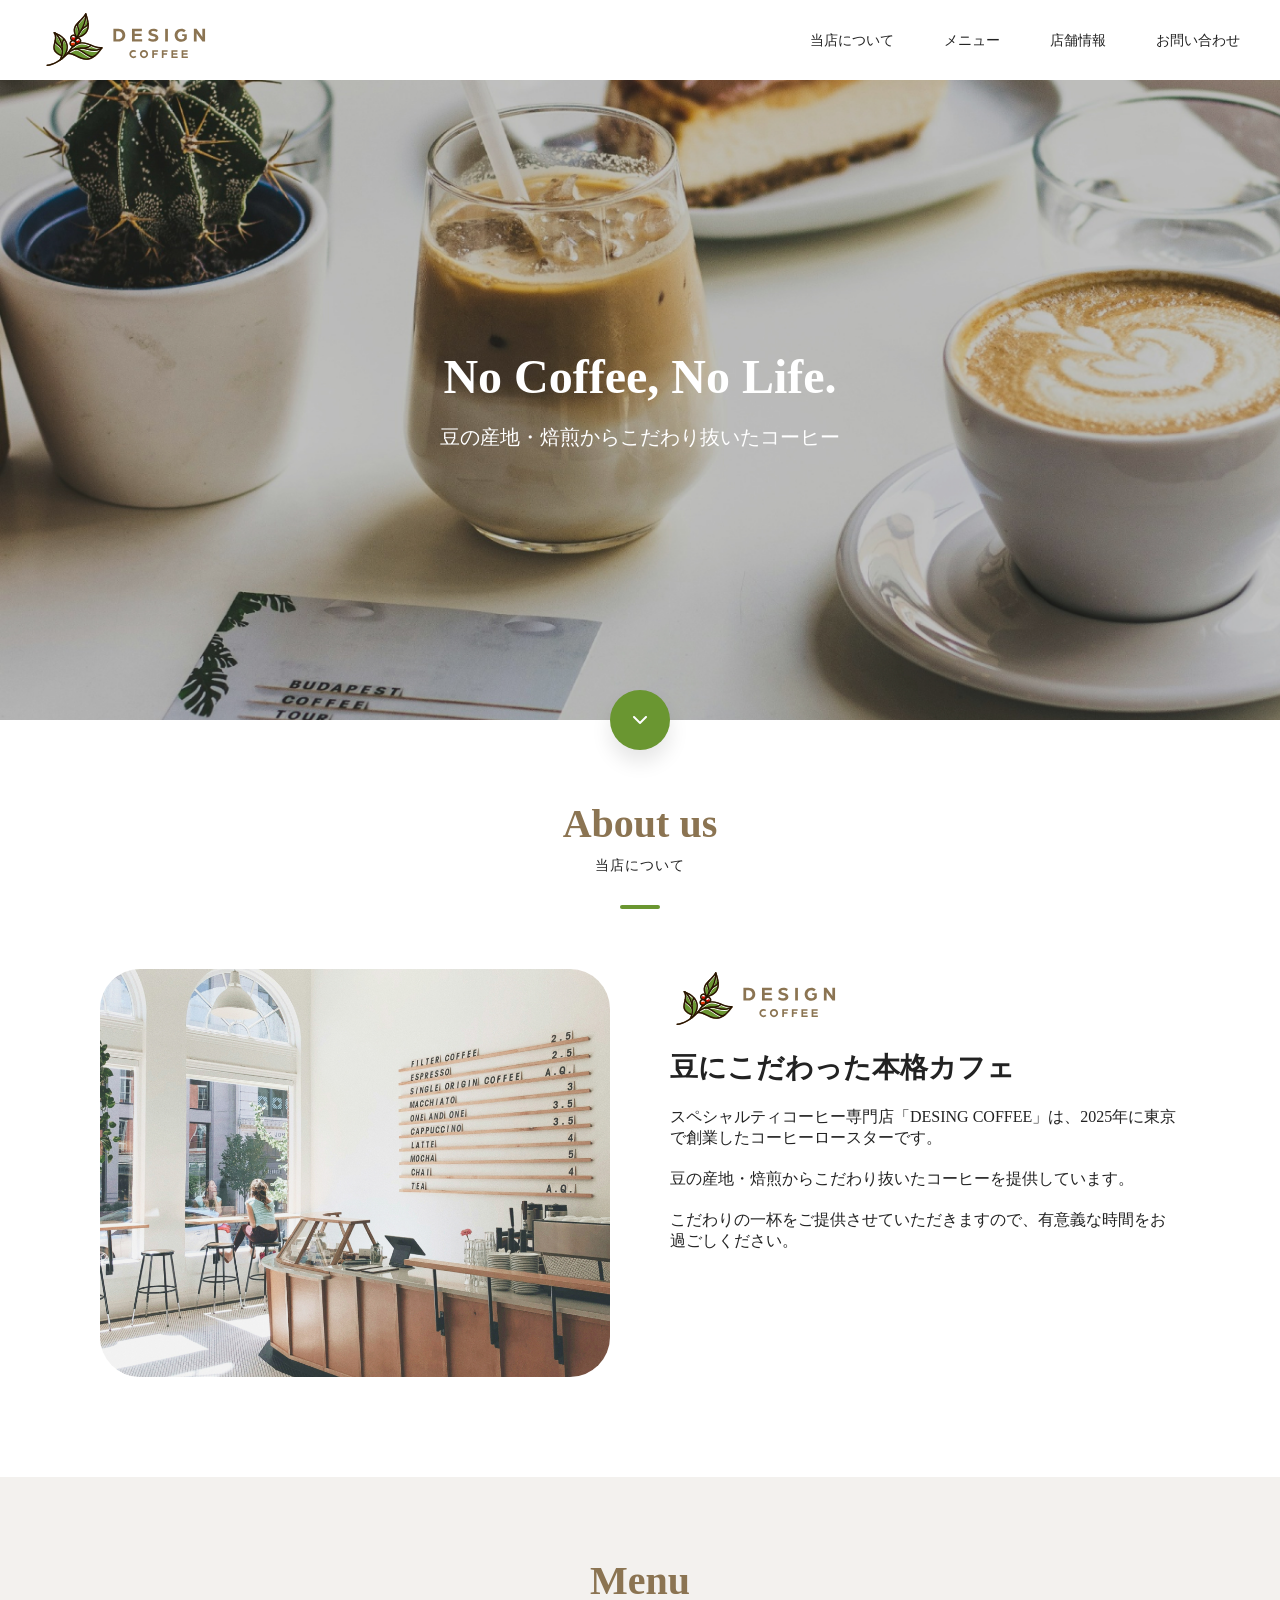
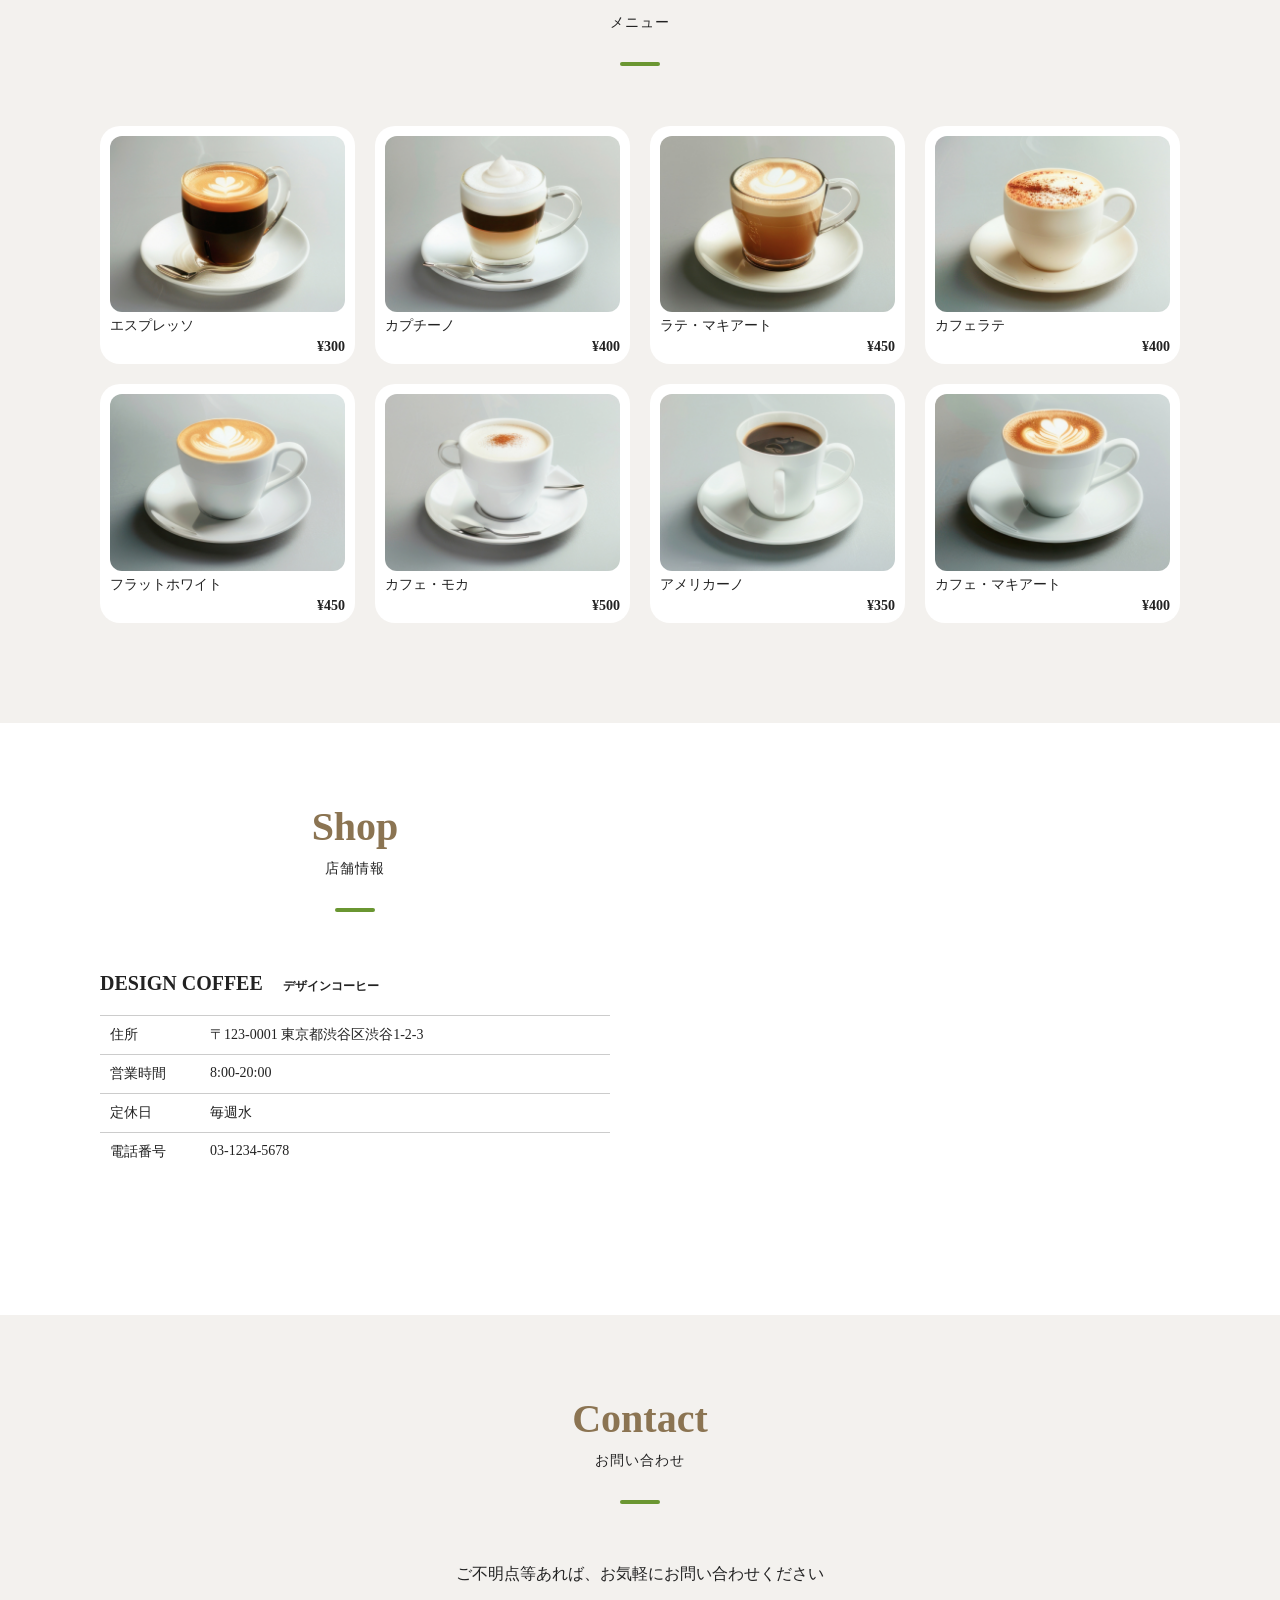
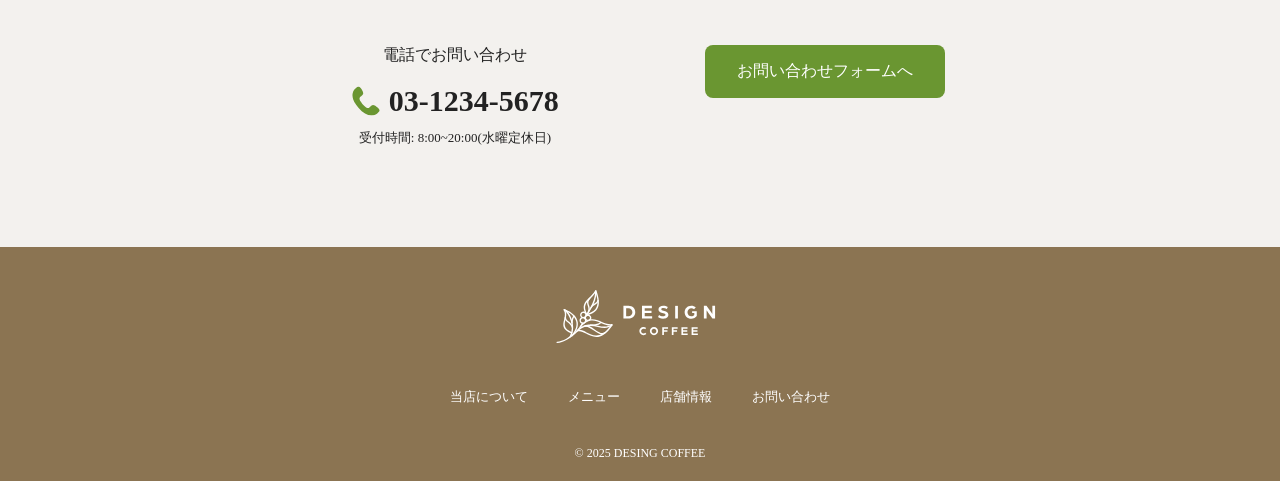
==== commit 6102631a: "Update index.html" ====
--- a/index.html
+++ b/index.html
@@ -4,8 +4,8 @@
 	<meta charset="UTF-8">
 	<meta name="viewport" content="width=device-width, initial-scale=1.0">
 	<title>Document</title>
-	<link rel="stylesheet" href="CSS/reset.css">
-	<link rel="stylesheet" href="CSS/style.css">
+	<link rel="stylesheet" href="css/reset.css">
+	<link rel="stylesheet" href="css/style.css">
 	<link rel="preconnect" href="https://fonts.googleapis.com">
 	<link rel="preconnect" href="https://fonts.gstatic.com" crossorigin>
 	<link href="https://fonts.googleapis.com/css2?family=Montserrat:ital,wght@0,100..900;1,100..900&family=Noto+Sans+JP:wght@100..900&display=swap" rel="stylesheet">
--- a/css/style.css
+++ b/css/style.css
@@ -0,0 +1,332 @@
+@charset "utf-8";
+
+header{
+	padding: 10px 40px;
+	display: flex;
+	align-items: center;
+	justify-content: space-between;
+	.logo{
+		display: block;
+		img{
+			display: block;
+			height: 60px;
+		}
+	}
+	nav{
+		ul{
+			display: flex;
+			align-items: center;
+			gap: 50px;
+		}
+		a{
+			font-size: 14px;
+			font-weight: 400;
+			&:hover{
+				color: #6A9631;
+				text-decoration: underline;
+			}
+		}
+    }
+}
+
+.hero{
+	color:#fff;
+	text-align: center;
+	height: 640px;
+	background-image: url(../img/hero-background.jpg);
+	background-size: cover;
+	display: flex;
+	flex-direction: column;
+	align-items: center;
+	justify-content: center;
+	position: relative;
+	h2 {
+		font-size: 48px;
+		font-weight: 700;
+	}
+	p {
+		font-size: 20px;
+		font-weight: 400;
+		margin-top: 20px;
+	}
+	a {
+		display: grid;
+		place-items: center;
+		width: 60px;
+		height: 60px;
+		background-color: #6A9631;
+		border-radius: 50%;
+		box-shadow: 0px 12px 20px rgb(0 0 0 / 0.1);
+		position: absolute;
+		left: 50%;
+		bottom: 0;
+		translate: -50% 50%;
+		img{
+			width: 24px;
+			height: 24px;
+		}
+	}
+}
+
+.container{
+	max-width: 1160px;
+	margin: 0 auto;
+	padding-inline: 40px;
+}
+
+main{
+	.main-section{
+		padding: 80px 0 100px;
+		.heading-group{
+			text-align: center;
+			margin: 0 0 60px;
+			h2{
+				color: #8b7452;
+				font-size: 40px;
+				font-weight: 700;
+			}
+			span{
+				color:#222;
+				font-size: 14px;
+				font-weight: 400;
+				letter-spacing: 0.08em;
+				display: block;
+				margin-top: 10px;
+			}
+			&::after{
+				content: "";
+				display: block;
+				width: 40px;
+				height: 4px;
+				background-color: #6a9631;
+				border-radius: 4px;
+				margin: 30px auto 0;
+			}
+		}
+	}
+}
+.about{
+	.layout{
+		display: grid;
+		grid-template-columns: 1fr 1fr;
+		align-items: start;
+		gap: 60px;
+	}
+	.image{
+		border-radius: 40px;
+		overflow: hidden;
+		img{
+			width: 100%;
+			aspect-ratio: 5 / 4;
+			object-fit:cover;
+		}
+	}
+	.text{
+		img{
+			height: 60px;
+		}
+		h3{
+			font-size: 28px;
+			font-weight: 700;
+			margin-top: 20px;
+		}
+		p{
+			margin-top: 20px;
+		}
+	}
+}
+
+.menu{
+	background-color: #f3f1ee;
+}
+.menu-card{
+	padding: 10px;
+	background-color: #fff;
+	border-radius: 20px;
+	display: grid;
+	gap: 5px;
+	img{
+		width: 100%;
+		aspect-ratio: 4 / 3;
+		object-fit: cover;
+		border-radius: 12px;
+	}
+	.name{
+		font-size: 14px;
+	}
+	.price{
+		font-size: 14px;
+		font-weight: 700;
+		line-height: 1;
+		letter-spacing: 0;
+		text-align: right;
+	}
+}
+.menu-list{
+	display: grid;
+	grid-template-columns: 1fr 1fr 1fr 1fr;
+	gap: 20px;
+}
+
+.shop{
+	.layout{
+		display: grid;
+		grid-template-columns: 1fr 1fr;
+		align-items: start;
+		gap: 60px;
+	}
+	.text{
+		h3{
+			text-align: center;
+			font-size: 20px;
+			font-weight: 700;
+			margin: 0 0 20px;
+			display: flex;
+			align-items: baseline;
+			gap: 1em;
+			span{
+				font-size: 0.6em;
+			}
+		}
+		dl{
+			display: grid;
+			grid-template-columns: 100px 1fr;
+			dt,dd{
+				font-size: 14px;
+				padding: 10px;
+				border-top: 1px solid #ccc;
+			}
+		}
+	}
+	.map{
+		border-radius: 40px;
+		overflow: hidden;
+		iframe{
+			width: 100%;
+			height: auto;
+			aspect-ratio: 5 / 4;
+		}
+	}
+}
+
+.contact{
+	text-align: center;
+	background-color: #f3f1ee;
+	.layout{
+		display: grid;
+		grid-template-columns: 1fr 1fr;
+		gap: 40px;
+		margin-top: 60px;
+		margin-inline: auto;
+		max-width: 700px;
+	}
+	.label{
+		margin-bottom: 20px;
+	}
+	.number{
+		font-size: 30px;
+		font-weight: 700;
+		line-height: 1;
+		letter-spacing: 0;
+		img{
+			width: 1em;
+		}
+	}
+	.hour{
+		font-size: 13px;
+		display: block;
+		margin-top: 1em;
+	}
+	.button{
+		display: inline-block;
+		color: #fff;
+		background-color: #6A9631;
+		padding: 1em 2em;
+		border-radius: 8px;
+	}
+}
+
+footer{
+	color: #fff;
+	background-color: #8b7452;
+	padding: 40px 20px 20px;
+	display: grid;
+	justify-items: center;
+	gap: 40px;
+	.logo{
+		display: block;
+		img{
+			display:block;
+			height: 60px;
+		}
+	}
+	ul{
+		display: flex;
+		gap: 40px;
+		a{
+			font-size: 13px;
+		}
+	}
+	.copyright{
+		font-size: 12px;
+	}
+}
+
+.lower-main{
+	padding: 80px 0 100px;
+	background-color: #f3f1ee;
+}
+.lower-heading-group{
+	text-align: center;
+	display: grid;
+	justify-items:center;
+	gap: 20px;
+	margin: 0 0 40px;
+	h2{
+		font-size: 40px;
+		font-weight: 700;
+	}
+}
+
+.form-box{
+	max-width: 640px;
+	margin: 0 auto;
+	border-radius: 20px;
+	padding: 60px;
+	background-color: #fff;
+	box-shadow: 0px 24px 40px rgb(0 0 0 / 0.08);
+}
+.form-item{
+	display: grid;
+	gap: 10px;
+	label{
+		font-size: 14px;
+	}
+	+ .form-item{
+		margin-top: 30px;
+	}
+	input,
+	textarea{
+		border: 1px solid #aaa;
+		padding: 0.8em 0.5em;
+		border-radius: 8px;
+		&::placeholder{
+			color: #aaa;
+		}
+	}
+	textarea{
+		resize: none;
+	}
+	button{
+		font-size: 16px;
+		display: inline-block;
+		color: #fff;
+		background-color: #6A9631;
+		border: none;
+		padding: 1em 2em;
+		border-radius: 8px;
+		&:hover{
+			background-color: #517521;
+		}
+	}
+}
